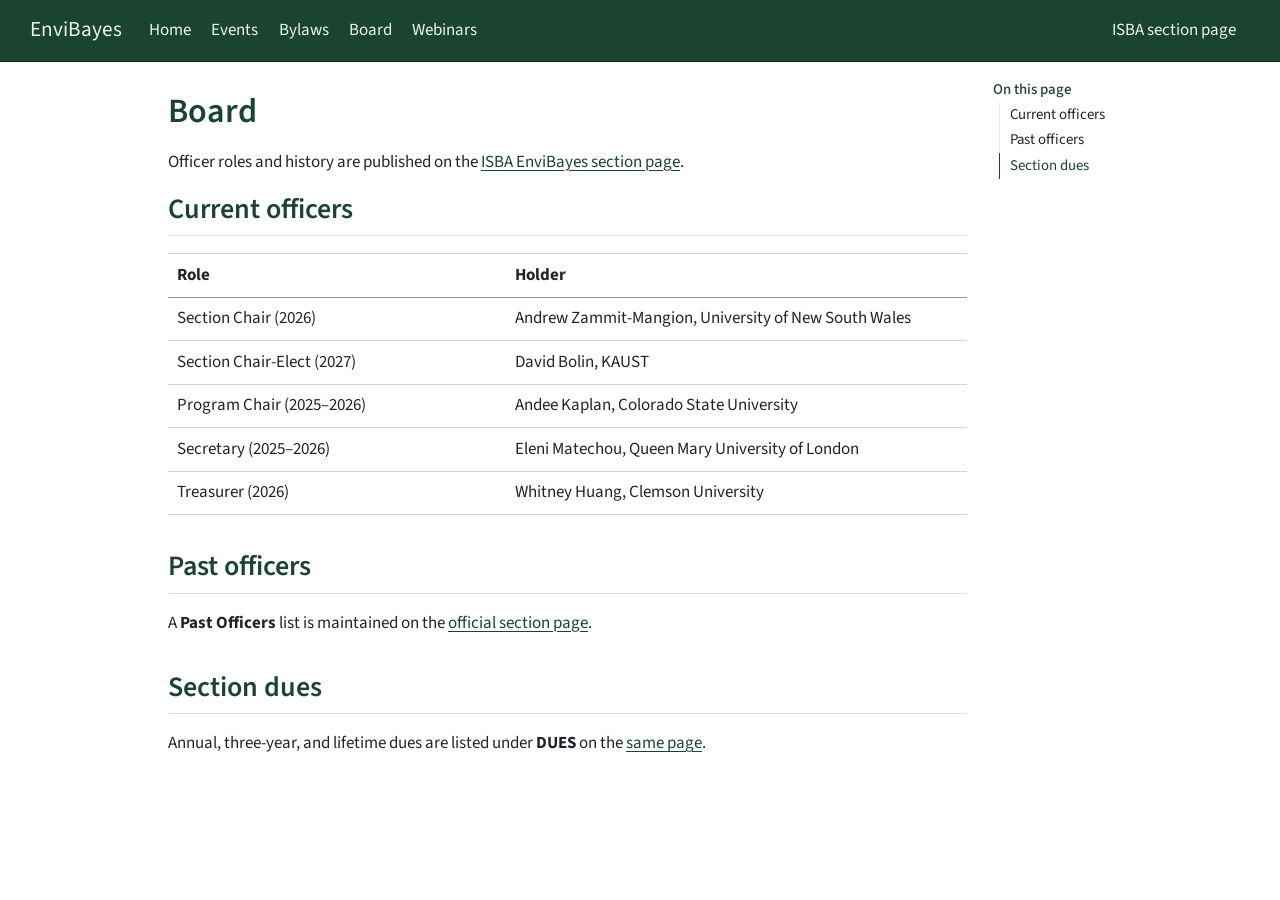
==== board.html @ 17937686 "Built site for gh-pages" ====
<!DOCTYPE html>
<html xmlns="http://www.w3.org/1999/xhtml" lang="en" xml:lang="en"><head>

<meta charset="utf-8">
<meta name="generator" content="quarto-1.7.28">

<meta name="viewport" content="width=device-width, initial-scale=1.0, user-scalable=yes">


<title>Board – EnviBayes</title>
<style>
code{white-space: pre-wrap;}
span.smallcaps{font-variant: small-caps;}
div.columns{display: flex; gap: min(4vw, 1.5em);}
div.column{flex: auto; overflow-x: auto;}
div.hanging-indent{margin-left: 1.5em; text-indent: -1.5em;}
ul.task-list{list-style: none;}
ul.task-list li input[type="checkbox"] {
  width: 0.8em;
  margin: 0 0.8em 0.2em -1em; /* quarto-specific, see https://github.com/quarto-dev/quarto-cli/issues/4556 */ 
  vertical-align: middle;
}
</style>


<script src="site_libs/quarto-nav/quarto-nav.js"></script>
<script src="site_libs/quarto-nav/headroom.min.js"></script>
<script src="site_libs/clipboard/clipboard.min.js"></script>
<script src="site_libs/quarto-search/autocomplete.umd.js"></script>
<script src="site_libs/quarto-search/fuse.min.js"></script>
<script src="site_libs/quarto-search/quarto-search.js"></script>
<meta name="quarto:offset" content="./">
<script src="site_libs/quarto-html/quarto.js" type="module"></script>
<script src="site_libs/quarto-html/tabsets/tabsets.js" type="module"></script>
<script src="site_libs/quarto-html/popper.min.js"></script>
<script src="site_libs/quarto-html/tippy.umd.min.js"></script>
<script src="site_libs/quarto-html/anchor.min.js"></script>
<link href="site_libs/quarto-html/tippy.css" rel="stylesheet">
<link href="site_libs/quarto-html/quarto-syntax-highlighting-b719d3d4935f2b08311a76135e2bf442.css" rel="stylesheet" id="quarto-text-highlighting-styles">
<script src="site_libs/bootstrap/bootstrap.min.js"></script>
<link href="site_libs/bootstrap/bootstrap-icons.css" rel="stylesheet">
<link href="site_libs/bootstrap/bootstrap-daf389cc7eb5d8c83fa0252918874f63.min.css" rel="stylesheet" append-hash="true" id="quarto-bootstrap" data-mode="light">
<script id="quarto-search-options" type="application/json">{
  "location": "navbar",
  "copy-button": false,
  "collapse-after": 3,
  "panel-placement": "end",
  "type": "overlay",
  "limit": 50,
  "keyboard-shortcut": [
    "f",
    "/",
    "s"
  ],
  "show-item-context": false,
  "language": {
    "search-no-results-text": "No results",
    "search-matching-documents-text": "matching documents",
    "search-copy-link-title": "Copy link to search",
    "search-hide-matches-text": "Hide additional matches",
    "search-more-match-text": "more match in this document",
    "search-more-matches-text": "more matches in this document",
    "search-clear-button-title": "Clear",
    "search-text-placeholder": "",
    "search-detached-cancel-button-title": "Cancel",
    "search-submit-button-title": "Submit",
    "search-label": "Search"
  }
}</script>


</head>

<body class="nav-fixed quarto-light">

<div id="quarto-search-results"></div>
  <header id="quarto-header" class="headroom fixed-top">
    <nav class="navbar navbar-expand-lg " data-bs-theme="dark">
      <div class="navbar-container container-fluid">
      <div class="navbar-brand-container mx-auto">
    <a class="navbar-brand" href="./index.html">
    <span class="navbar-title">EnviBayes</span>
    </a>
  </div>
            <div id="quarto-search" class="" title="Search"></div>
          <button class="navbar-toggler" type="button" data-bs-toggle="collapse" data-bs-target="#navbarCollapse" aria-controls="navbarCollapse" role="menu" aria-expanded="false" aria-label="Toggle navigation" onclick="if (window.quartoToggleHeadroom) { window.quartoToggleHeadroom(); }">
  <span class="navbar-toggler-icon"></span>
</button>
          <div class="collapse navbar-collapse" id="navbarCollapse">
            <ul class="navbar-nav navbar-nav-scroll me-auto">
  <li class="nav-item">
    <a class="nav-link" href="./index.html"> 
<span class="menu-text">Home</span></a>
  </li>  
  <li class="nav-item">
    <a class="nav-link" href="./events.html"> 
<span class="menu-text">Events</span></a>
  </li>  
  <li class="nav-item">
    <a class="nav-link" href="./bylaws.html"> 
<span class="menu-text">Bylaws</span></a>
  </li>  
  <li class="nav-item">
    <a class="nav-link active" href="./board.html" aria-current="page"> 
<span class="menu-text">Board</span></a>
  </li>  
  <li class="nav-item">
    <a class="nav-link" href="./webinars.html"> 
<span class="menu-text">Webinars</span></a>
  </li>  
</ul>
            <ul class="navbar-nav navbar-nav-scroll ms-auto">
  <li class="nav-item">
    <a class="nav-link" href="https://bayesian.org/sectionschapters/environmental-sciences/"> <i class="bi bi-globe" role="img">
</i> 
<span class="menu-text">ISBA section page</span></a>
  </li>  
</ul>
          </div> <!-- /navcollapse -->
            <div class="quarto-navbar-tools">
</div>
      </div> <!-- /container-fluid -->
    </nav>
</header>
<!-- content -->
<div id="quarto-content" class="quarto-container page-columns page-rows-contents page-layout-article page-navbar">
<!-- sidebar -->
<!-- margin-sidebar -->
    <div id="quarto-margin-sidebar" class="sidebar margin-sidebar">
        <nav id="TOC" role="doc-toc" class="toc-active">
    <h2 id="toc-title">On this page</h2>
   
  <ul>
  <li><a href="#current-officers" id="toc-current-officers" class="nav-link active" data-scroll-target="#current-officers">Current officers</a></li>
  <li><a href="#past-officers" id="toc-past-officers" class="nav-link" data-scroll-target="#past-officers">Past officers</a></li>
  <li><a href="#section-dues" id="toc-section-dues" class="nav-link" data-scroll-target="#section-dues">Section dues</a></li>
  </ul>
</nav>
    </div>
<!-- main -->
<main class="content" id="quarto-document-content">

<header id="title-block-header" class="quarto-title-block default">
<div class="quarto-title">
<h1 class="title">Board</h1>
</div>



<div class="quarto-title-meta">

    
  
    
  </div>
  


</header>


<p>Officer roles and history are published on the <a href="https://bayesian.org/sectionschapters/environmental-sciences/">ISBA EnviBayes section page</a>.</p>
<section id="current-officers" class="level2">
<h2 class="anchored" data-anchor-id="current-officers">Current officers</h2>
<table class="caption-top table">
<colgroup>
<col style="width: 42%">
<col style="width: 57%">
</colgroup>
<thead>
<tr class="header">
<th>Role</th>
<th>Holder</th>
</tr>
</thead>
<tbody>
<tr class="odd">
<td>Section Chair (2026)</td>
<td>Andrew Zammit-Mangion, University of New South Wales</td>
</tr>
<tr class="even">
<td>Section Chair-Elect (2027)</td>
<td>David Bolin, KAUST</td>
</tr>
<tr class="odd">
<td>Program Chair (2025–2026)</td>
<td>Andee Kaplan, Colorado State University</td>
</tr>
<tr class="even">
<td>Secretary (2025–2026)</td>
<td>Eleni Matechou, Queen Mary University of London</td>
</tr>
<tr class="odd">
<td>Treasurer (2026)</td>
<td>Whitney Huang, Clemson University</td>
</tr>
</tbody>
</table>
</section>
<section id="past-officers" class="level2">
<h2 class="anchored" data-anchor-id="past-officers">Past officers</h2>
<p>A <strong>Past Officers</strong> list is maintained on the <a href="https://bayesian.org/sectionschapters/environmental-sciences/">official section page</a>.</p>
</section>
<section id="section-dues" class="level2">
<h2 class="anchored" data-anchor-id="section-dues">Section dues</h2>
<p>Annual, three-year, and lifetime dues are listed under <strong>DUES</strong> on the <a href="https://bayesian.org/sectionschapters/environmental-sciences/">same page</a>.</p>


</section>

</main> <!-- /main -->
<script id="quarto-html-after-body" type="application/javascript">
  window.document.addEventListener("DOMContentLoaded", function (event) {
    const icon = "";
    const anchorJS = new window.AnchorJS();
    anchorJS.options = {
      placement: 'right',
      icon: icon
    };
    anchorJS.add('.anchored');
    const isCodeAnnotation = (el) => {
      for (const clz of el.classList) {
        if (clz.startsWith('code-annotation-')) {                     
          return true;
        }
      }
      return false;
    }
    const onCopySuccess = function(e) {
      // button target
      const button = e.trigger;
      // don't keep focus
      button.blur();
      // flash "checked"
      button.classList.add('code-copy-button-checked');
      var currentTitle = button.getAttribute("title");
      button.setAttribute("title", "Copied!");
      let tooltip;
      if (window.bootstrap) {
        button.setAttribute("data-bs-toggle", "tooltip");
        button.setAttribute("data-bs-placement", "left");
        button.setAttribute("data-bs-title", "Copied!");
        tooltip = new bootstrap.Tooltip(button, 
          { trigger: "manual", 
            customClass: "code-copy-button-tooltip",
            offset: [0, -8]});
        tooltip.show();    
      }
      setTimeout(function() {
        if (tooltip) {
          tooltip.hide();
          button.removeAttribute("data-bs-title");
          button.removeAttribute("data-bs-toggle");
          button.removeAttribute("data-bs-placement");
        }
        button.setAttribute("title", currentTitle);
        button.classList.remove('code-copy-button-checked');
      }, 1000);
      // clear code selection
      e.clearSelection();
    }
    const getTextToCopy = function(trigger) {
        const codeEl = trigger.previousElementSibling.cloneNode(true);
        for (const childEl of codeEl.children) {
          if (isCodeAnnotation(childEl)) {
            childEl.remove();
          }
        }
        return codeEl.innerText;
    }
    const clipboard = new window.ClipboardJS('.code-copy-button:not([data-in-quarto-modal])', {
      text: getTextToCopy
    });
    clipboard.on('success', onCopySuccess);
    if (window.document.getElementById('quarto-embedded-source-code-modal')) {
      const clipboardModal = new window.ClipboardJS('.code-copy-button[data-in-quarto-modal]', {
        text: getTextToCopy,
        container: window.document.getElementById('quarto-embedded-source-code-modal')
      });
      clipboardModal.on('success', onCopySuccess);
    }
      var localhostRegex = new RegExp(/^(?:http|https):\/\/localhost\:?[0-9]*\//);
      var mailtoRegex = new RegExp(/^mailto:/);
        var filterRegex = new RegExp('/' + window.location.host + '/');
      var isInternal = (href) => {
          return filterRegex.test(href) || localhostRegex.test(href) || mailtoRegex.test(href);
      }
      // Inspect non-navigation links and adorn them if external
     var links = window.document.querySelectorAll('a[href]:not(.nav-link):not(.navbar-brand):not(.toc-action):not(.sidebar-link):not(.sidebar-item-toggle):not(.pagination-link):not(.no-external):not([aria-hidden]):not(.dropdown-item):not(.quarto-navigation-tool):not(.about-link)');
      for (var i=0; i<links.length; i++) {
        const link = links[i];
        if (!isInternal(link.href)) {
          // undo the damage that might have been done by quarto-nav.js in the case of
          // links that we want to consider external
          if (link.dataset.originalHref !== undefined) {
            link.href = link.dataset.originalHref;
          }
            // target, if specified
            link.setAttribute("target", "_blank");
            if (link.getAttribute("rel") === null) {
              link.setAttribute("rel", "noopener");
            }
        }
      }
    function tippyHover(el, contentFn, onTriggerFn, onUntriggerFn) {
      const config = {
        allowHTML: true,
        maxWidth: 500,
        delay: 100,
        arrow: false,
        appendTo: function(el) {
            return el.parentElement;
        },
        interactive: true,
        interactiveBorder: 10,
        theme: 'quarto',
        placement: 'bottom-start',
      };
      if (contentFn) {
        config.content = contentFn;
      }
      if (onTriggerFn) {
        config.onTrigger = onTriggerFn;
      }
      if (onUntriggerFn) {
        config.onUntrigger = onUntriggerFn;
      }
      window.tippy(el, config); 
    }
    const noterefs = window.document.querySelectorAll('a[role="doc-noteref"]');
    for (var i=0; i<noterefs.length; i++) {
      const ref = noterefs[i];
      tippyHover(ref, function() {
        // use id or data attribute instead here
        let href = ref.getAttribute('data-footnote-href') || ref.getAttribute('href');
        try { href = new URL(href).hash; } catch {}
        const id = href.replace(/^#\/?/, "");
        const note = window.document.getElementById(id);
        if (note) {
          return note.innerHTML;
        } else {
          return "";
        }
      });
    }
    const xrefs = window.document.querySelectorAll('a.quarto-xref');
    const processXRef = (id, note) => {
      // Strip column container classes
      const stripColumnClz = (el) => {
        el.classList.remove("page-full", "page-columns");
        if (el.children) {
          for (const child of el.children) {
            stripColumnClz(child);
          }
        }
      }
      stripColumnClz(note)
      if (id === null || id.startsWith('sec-')) {
        // Special case sections, only their first couple elements
        const container = document.createElement("div");
        if (note.children && note.children.length > 2) {
          container.appendChild(note.children[0].cloneNode(true));
          for (let i = 1; i < note.children.length; i++) {
            const child = note.children[i];
            if (child.tagName === "P" && child.innerText === "") {
              continue;
            } else {
              container.appendChild(child.cloneNode(true));
              break;
            }
          }
          if (window.Quarto?.typesetMath) {
            window.Quarto.typesetMath(container);
          }
          return container.innerHTML
        } else {
          if (window.Quarto?.typesetMath) {
            window.Quarto.typesetMath(note);
          }
          return note.innerHTML;
        }
      } else {
        // Remove any anchor links if they are present
        const anchorLink = note.querySelector('a.anchorjs-link');
        if (anchorLink) {
          anchorLink.remove();
        }
        if (window.Quarto?.typesetMath) {
          window.Quarto.typesetMath(note);
        }
        if (note.classList.contains("callout")) {
          return note.outerHTML;
        } else {
          return note.innerHTML;
        }
      }
    }
    for (var i=0; i<xrefs.length; i++) {
      const xref = xrefs[i];
      tippyHover(xref, undefined, function(instance) {
        instance.disable();
        let url = xref.getAttribute('href');
        let hash = undefined; 
        if (url.startsWith('#')) {
          hash = url;
        } else {
          try { hash = new URL(url).hash; } catch {}
        }
        if (hash) {
          const id = hash.replace(/^#\/?/, "");
          const note = window.document.getElementById(id);
          if (note !== null) {
            try {
              const html = processXRef(id, note.cloneNode(true));
              instance.setContent(html);
            } finally {
              instance.enable();
              instance.show();
            }
          } else {
            // See if we can fetch this
            fetch(url.split('#')[0])
            .then(res => res.text())
            .then(html => {
              const parser = new DOMParser();
              const htmlDoc = parser.parseFromString(html, "text/html");
              const note = htmlDoc.getElementById(id);
              if (note !== null) {
                const html = processXRef(id, note);
                instance.setContent(html);
              } 
            }).finally(() => {
              instance.enable();
              instance.show();
            });
          }
        } else {
          // See if we can fetch a full url (with no hash to target)
          // This is a special case and we should probably do some content thinning / targeting
          fetch(url)
          .then(res => res.text())
          .then(html => {
            const parser = new DOMParser();
            const htmlDoc = parser.parseFromString(html, "text/html");
            const note = htmlDoc.querySelector('main.content');
            if (note !== null) {
              // This should only happen for chapter cross references
              // (since there is no id in the URL)
              // remove the first header
              if (note.children.length > 0 && note.children[0].tagName === "HEADER") {
                note.children[0].remove();
              }
              const html = processXRef(null, note);
              instance.setContent(html);
            } 
          }).finally(() => {
            instance.enable();
            instance.show();
          });
        }
      }, function(instance) {
      });
    }
        let selectedAnnoteEl;
        const selectorForAnnotation = ( cell, annotation) => {
          let cellAttr = 'data-code-cell="' + cell + '"';
          let lineAttr = 'data-code-annotation="' +  annotation + '"';
          const selector = 'span[' + cellAttr + '][' + lineAttr + ']';
          return selector;
        }
        const selectCodeLines = (annoteEl) => {
          const doc = window.document;
          const targetCell = annoteEl.getAttribute("data-target-cell");
          const targetAnnotation = annoteEl.getAttribute("data-target-annotation");
          const annoteSpan = window.document.querySelector(selectorForAnnotation(targetCell, targetAnnotation));
          const lines = annoteSpan.getAttribute("data-code-lines").split(",");
          const lineIds = lines.map((line) => {
            return targetCell + "-" + line;
          })
          let top = null;
          let height = null;
          let parent = null;
          if (lineIds.length > 0) {
              //compute the position of the single el (top and bottom and make a div)
              const el = window.document.getElementById(lineIds[0]);
              top = el.offsetTop;
              height = el.offsetHeight;
              parent = el.parentElement.parentElement;
            if (lineIds.length > 1) {
              const lastEl = window.document.getElementById(lineIds[lineIds.length - 1]);
              const bottom = lastEl.offsetTop + lastEl.offsetHeight;
              height = bottom - top;
            }
            if (top !== null && height !== null && parent !== null) {
              // cook up a div (if necessary) and position it 
              let div = window.document.getElementById("code-annotation-line-highlight");
              if (div === null) {
                div = window.document.createElement("div");
                div.setAttribute("id", "code-annotation-line-highlight");
                div.style.position = 'absolute';
                parent.appendChild(div);
              }
              div.style.top = top - 2 + "px";
              div.style.height = height + 4 + "px";
              div.style.left = 0;
              let gutterDiv = window.document.getElementById("code-annotation-line-highlight-gutter");
              if (gutterDiv === null) {
                gutterDiv = window.document.createElement("div");
                gutterDiv.setAttribute("id", "code-annotation-line-highlight-gutter");
                gutterDiv.style.position = 'absolute';
                const codeCell = window.document.getElementById(targetCell);
                const gutter = codeCell.querySelector('.code-annotation-gutter');
                gutter.appendChild(gutterDiv);
              }
              gutterDiv.style.top = top - 2 + "px";
              gutterDiv.style.height = height + 4 + "px";
            }
            selectedAnnoteEl = annoteEl;
          }
        };
        const unselectCodeLines = () => {
          const elementsIds = ["code-annotation-line-highlight", "code-annotation-line-highlight-gutter"];
          elementsIds.forEach((elId) => {
            const div = window.document.getElementById(elId);
            if (div) {
              div.remove();
            }
          });
          selectedAnnoteEl = undefined;
        };
          // Handle positioning of the toggle
      window.addEventListener(
        "resize",
        throttle(() => {
          elRect = undefined;
          if (selectedAnnoteEl) {
            selectCodeLines(selectedAnnoteEl);
          }
        }, 10)
      );
      function throttle(fn, ms) {
      let throttle = false;
      let timer;
        return (...args) => {
          if(!throttle) { // first call gets through
              fn.apply(this, args);
              throttle = true;
          } else { // all the others get throttled
              if(timer) clearTimeout(timer); // cancel #2
              timer = setTimeout(() => {
                fn.apply(this, args);
                timer = throttle = false;
              }, ms);
          }
        };
      }
        // Attach click handler to the DT
        const annoteDls = window.document.querySelectorAll('dt[data-target-cell]');
        for (const annoteDlNode of annoteDls) {
          annoteDlNode.addEventListener('click', (event) => {
            const clickedEl = event.target;
            if (clickedEl !== selectedAnnoteEl) {
              unselectCodeLines();
              const activeEl = window.document.querySelector('dt[data-target-cell].code-annotation-active');
              if (activeEl) {
                activeEl.classList.remove('code-annotation-active');
              }
              selectCodeLines(clickedEl);
              clickedEl.classList.add('code-annotation-active');
            } else {
              // Unselect the line
              unselectCodeLines();
              clickedEl.classList.remove('code-annotation-active');
            }
          });
        }
    const findCites = (el) => {
      const parentEl = el.parentElement;
      if (parentEl) {
        const cites = parentEl.dataset.cites;
        if (cites) {
          return {
            el,
            cites: cites.split(' ')
          };
        } else {
          return findCites(el.parentElement)
        }
      } else {
        return undefined;
      }
    };
    var bibliorefs = window.document.querySelectorAll('a[role="doc-biblioref"]');
    for (var i=0; i<bibliorefs.length; i++) {
      const ref = bibliorefs[i];
      const citeInfo = findCites(ref);
      if (citeInfo) {
        tippyHover(citeInfo.el, function() {
          var popup = window.document.createElement('div');
          citeInfo.cites.forEach(function(cite) {
            var citeDiv = window.document.createElement('div');
            citeDiv.classList.add('hanging-indent');
            citeDiv.classList.add('csl-entry');
            var biblioDiv = window.document.getElementById('ref-' + cite);
            if (biblioDiv) {
              citeDiv.innerHTML = biblioDiv.innerHTML;
            }
            popup.appendChild(citeDiv);
          });
          return popup.innerHTML;
        });
      }
    }
  });
  </script>
</div> <!-- /content -->




</body></html>
---- site_libs/quarto-html/tippy.css ----
.tippy-box[data-animation=fade][data-state=hidden]{opacity:0}[data-tippy-root]{max-width:calc(100vw - 10px)}.tippy-box{position:relative;background-color:#333;color:#fff;border-radius:4px;font-size:14px;line-height:1.4;white-space:normal;outline:0;transition-property:transform,visibility,opacity}.tippy-box[data-placement^=top]>.tippy-arrow{bottom:0}.tippy-box[data-placement^=top]>.tippy-arrow:before{bottom:-7px;left:0;border-width:8px 8px 0;border-top-color:initial;transform-origin:center top}.tippy-box[data-placement^=bottom]>.tippy-arrow{top:0}.tippy-box[data-placement^=bottom]>.tippy-arrow:before{top:-7px;left:0;border-width:0 8px 8px;border-bottom-color:initial;transform-origin:center bottom}.tippy-box[data-placement^=left]>.tippy-arrow{right:0}.tippy-box[data-placement^=left]>.tippy-arrow:before{border-width:8px 0 8px 8px;border-left-color:initial;right:-7px;transform-origin:center left}.tippy-box[data-placement^=right]>.tippy-arrow{left:0}.tippy-box[data-placement^=right]>.tippy-arrow:before{left:-7px;border-width:8px 8px 8px 0;border-right-color:initial;transform-origin:center right}.tippy-box[data-inertia][data-state=visible]{transition-timing-function:cubic-bezier(.54,1.5,.38,1.11)}.tippy-arrow{width:16px;height:16px;color:#333}.tippy-arrow:before{content:"";position:absolute;border-color:transparent;border-style:solid}.tippy-content{position:relative;padding:5px 9px;z-index:1}
---- site_libs/quarto-html/quarto-syntax-highlighting-b719d3d4935f2b08311a76135e2bf442.css ----
/* quarto syntax highlight colors */
:root {
  --quarto-hl-ot-color: #003B4F;
  --quarto-hl-at-color: #657422;
  --quarto-hl-ss-color: #20794D;
  --quarto-hl-an-color: #5E5E5E;
  --quarto-hl-fu-color: #4758AB;
  --quarto-hl-st-color: #20794D;
  --quarto-hl-cf-color: #003B4F;
  --quarto-hl-op-color: #5E5E5E;
  --quarto-hl-er-color: #AD0000;
  --quarto-hl-bn-color: #AD0000;
  --quarto-hl-al-color: #AD0000;
  --quarto-hl-va-color: #111111;
  --quarto-hl-bu-color: inherit;
  --quarto-hl-ex-color: inherit;
  --quarto-hl-pp-color: #AD0000;
  --quarto-hl-in-color: #5E5E5E;
  --quarto-hl-vs-color: #20794D;
  --quarto-hl-wa-color: #5E5E5E;
  --quarto-hl-do-color: #5E5E5E;
  --quarto-hl-im-color: #00769E;
  --quarto-hl-ch-color: #20794D;
  --quarto-hl-dt-color: #AD0000;
  --quarto-hl-fl-color: #AD0000;
  --quarto-hl-co-color: #5E5E5E;
  --quarto-hl-cv-color: #5E5E5E;
  --quarto-hl-cn-color: #8f5902;
  --quarto-hl-sc-color: #5E5E5E;
  --quarto-hl-dv-color: #AD0000;
  --quarto-hl-kw-color: #003B4F;
}

/* other quarto variables */
:root {
  --quarto-font-monospace: SFMono-Regular, Menlo, Monaco, Consolas, "Liberation Mono", "Courier New", monospace;
}

/* syntax highlight based on Pandoc's rules */
pre > code.sourceCode > span {
  color: #003B4F;
}

code.sourceCode > span {
  color: #003B4F;
}

div.sourceCode,
div.sourceCode pre.sourceCode {
  color: #003B4F;
}

/* Normal */
code span {
  color: #003B4F;
}

/* Alert */
code span.al {
  color: #AD0000;
  font-style: inherit;
}

/* Annotation */
code span.an {
  color: #5E5E5E;
  font-style: inherit;
}

/* Attribute */
code span.at {
  color: #657422;
  font-style: inherit;
}

/* BaseN */
code span.bn {
  color: #AD0000;
  font-style: inherit;
}

/* BuiltIn */
code span.bu {
  font-style: inherit;
}

/* ControlFlow */
code span.cf {
  color: #003B4F;
  font-weight: bold;
  font-style: inherit;
}

/* Char */
code span.ch {
  color: #20794D;
  font-style: inherit;
}

/* Constant */
code span.cn {
  color: #8f5902;
  font-style: inherit;
}

/* Comment */
code span.co {
  color: #5E5E5E;
  font-style: inherit;
}

/* CommentVar */
code span.cv {
  color: #5E5E5E;
  font-style: italic;
}

/* Documentation */
code span.do {
  color: #5E5E5E;
  font-style: italic;
}

/* DataType */
code span.dt {
  color: #AD0000;
  font-style: inherit;
}

/* DecVal */
code span.dv {
  color: #AD0000;
  font-style: inherit;
}

/* Error */
code span.er {
  color: #AD0000;
  font-style: inherit;
}

/* Extension */
code span.ex {
  font-style: inherit;
}

/* Float */
code span.fl {
  color: #AD0000;
  font-style: inherit;
}

/* Function */
code span.fu {
  color: #4758AB;
  font-style: inherit;
}

/* Import */
code span.im {
  color: #00769E;
  font-style: inherit;
}

/* Information */
code span.in {
  color: #5E5E5E;
  font-style: inherit;
}

/* Keyword */
code span.kw {
  color: #003B4F;
  font-weight: bold;
  font-style: inherit;
}

/* Operator */
code span.op {
  color: #5E5E5E;
  font-style: inherit;
}

/* Other */
code span.ot {
  color: #003B4F;
  font-style: inherit;
}

/* Preprocessor */
code span.pp {
  color: #AD0000;
  font-style: inherit;
}

/* SpecialChar */
code span.sc {
  color: #5E5E5E;
  font-style: inherit;
}

/* SpecialString */
code span.ss {
  color: #20794D;
  font-style: inherit;
}

/* String */
code span.st {
  color: #20794D;
  font-style: inherit;
}

/* Variable */
code span.va {
  color: #111111;
  font-style: inherit;
}

/* VerbatimString */
code span.vs {
  color: #20794D;
  font-style: inherit;
}

/* Warning */
code span.wa {
  color: #5E5E5E;
  font-style: italic;
}

.prevent-inlining {
  content: "</";
}

/*# sourceMappingURL=140c595fe8c061389dc70b4cc739786f.css.map */
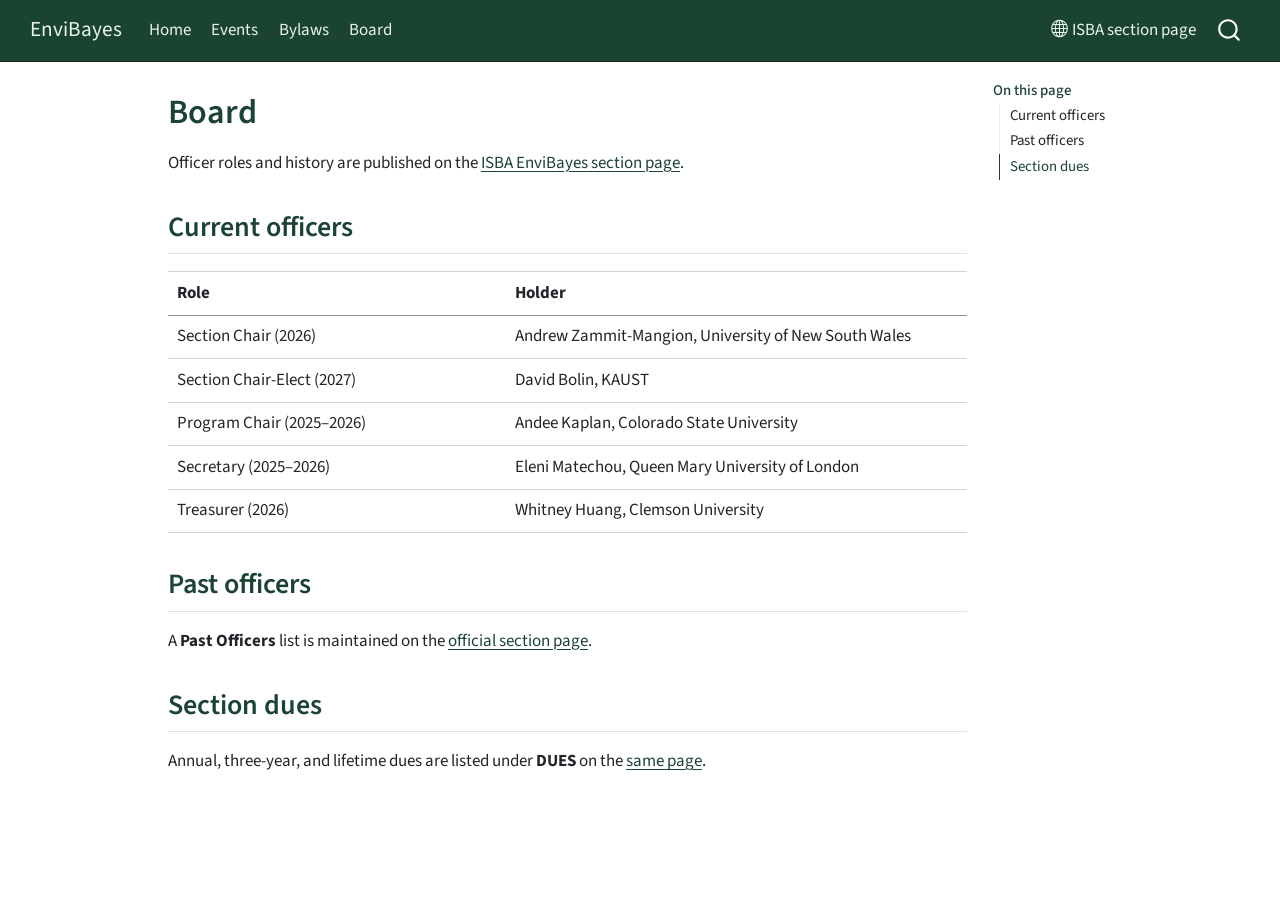
==== commit 549424bc: "Built site for gh-pages" ====
--- a/board.html
+++ b/board.html
@@ -2,13 +2,16 @@
 <html xmlns="http://www.w3.org/1999/xhtml" lang="en" xml:lang="en"><head>
 
 <meta charset="utf-8">
-<meta name="generator" content="quarto-1.7.28">
+<meta name="generator" content="quarto-1.9.37">
 
 <meta name="viewport" content="width=device-width, initial-scale=1.0, user-scalable=yes">
 
 
 <title>Board – EnviBayes</title>
 <style>
+/* Default styles provided by pandoc.
+** See https://pandoc.org/MANUAL.html#variables-for-html for config info.
+*/
 code{white-space: pre-wrap;}
 span.smallcaps{font-variant: small-caps;}
 div.columns{display: flex; gap: min(4vw, 1.5em);}
@@ -36,10 +39,10 @@
 <script src="site_libs/quarto-html/tippy.umd.min.js"></script>
 <script src="site_libs/quarto-html/anchor.min.js"></script>
 <link href="site_libs/quarto-html/tippy.css" rel="stylesheet">
-<link href="site_libs/quarto-html/quarto-syntax-highlighting-b719d3d4935f2b08311a76135e2bf442.css" rel="stylesheet" id="quarto-text-highlighting-styles">
+<link href="site_libs/quarto-html/quarto-syntax-highlighting-7f8f88aac4f3542376d5c11b86a4c14d.css" rel="stylesheet" id="quarto-text-highlighting-styles">
 <script src="site_libs/bootstrap/bootstrap.min.js"></script>
 <link href="site_libs/bootstrap/bootstrap-icons.css" rel="stylesheet">
-<link href="site_libs/bootstrap/bootstrap-daf389cc7eb5d8c83fa0252918874f63.min.css" rel="stylesheet" append-hash="true" id="quarto-bootstrap" data-mode="light">
+<link href="site_libs/bootstrap/bootstrap-e2d9d81b28f9e87358a391d4e9709afc.min.css" rel="stylesheet" append-hash="true" id="quarto-bootstrap" data-mode="light">
 <script id="quarto-search-options" type="application/json">{
   "location": "navbar",
   "copy-button": false,
@@ -103,10 +106,6 @@
   <li class="nav-item">
     <a class="nav-link active" href="./board.html" aria-current="page"> 
 <span class="menu-text">Board</span></a>
-  </li>  
-  <li class="nav-item">
-    <a class="nav-link" href="./webinars.html"> 
-<span class="menu-text">Webinars</span></a>
   </li>  
 </ul>
             <ul class="navbar-nav navbar-nav-scroll ms-auto">
@@ -260,13 +259,14 @@
       e.clearSelection();
     }
     const getTextToCopy = function(trigger) {
-        const codeEl = trigger.previousElementSibling.cloneNode(true);
-        for (const childEl of codeEl.children) {
-          if (isCodeAnnotation(childEl)) {
-            childEl.remove();
-          }
-        }
-        return codeEl.innerText;
+      const outerScaffold = trigger.parentElement.cloneNode(true);
+      const codeEl = outerScaffold.querySelector('code');
+      for (const childEl of codeEl.children) {
+        if (isCodeAnnotation(childEl)) {
+          childEl.remove();
+        }
+      }
+      return codeEl.innerText;
     }
     const clipboard = new window.ClipboardJS('.code-copy-button:not([data-in-quarto-modal])', {
       text: getTextToCopy
@@ -281,7 +281,7 @@
     }
       var localhostRegex = new RegExp(/^(?:http|https):\/\/localhost\:?[0-9]*\//);
       var mailtoRegex = new RegExp(/^mailto:/);
-        var filterRegex = new RegExp('/' + window.location.host + '/');
+        var filterRegex = new RegExp("https:\/\/andrewzm\.github\.io\/envibayes-website\/");
       var isInternal = (href) => {
           return filterRegex.test(href) || localhostRegex.test(href) || mailtoRegex.test(href);
       }
--- a/site_libs/quarto-html/quarto-syntax-highlighting-7f8f88aac4f3542376d5c11b86a4c14d.css
+++ b/site_libs/quarto-html/quarto-syntax-highlighting-7f8f88aac4f3542376d5c11b86a4c14d.css
@@ -0,0 +1,236 @@
+/* quarto syntax highlight colors */
+:root {
+  --quarto-hl-ot-color: #003B4F;
+  --quarto-hl-at-color: #657422;
+  --quarto-hl-ss-color: #20794D;
+  --quarto-hl-an-color: #5E5E5E;
+  --quarto-hl-fu-color: #4758AB;
+  --quarto-hl-st-color: #20794D;
+  --quarto-hl-cf-color: #003B4F;
+  --quarto-hl-op-color: #5E5E5E;
+  --quarto-hl-er-color: #AD0000;
+  --quarto-hl-bn-color: #AD0000;
+  --quarto-hl-al-color: #AD0000;
+  --quarto-hl-va-color: #111111;
+  --quarto-hl-bu-color: inherit;
+  --quarto-hl-ex-color: inherit;
+  --quarto-hl-pp-color: #AD0000;
+  --quarto-hl-in-color: #5E5E5E;
+  --quarto-hl-vs-color: #20794D;
+  --quarto-hl-wa-color: #5E5E5E;
+  --quarto-hl-do-color: #5E5E5E;
+  --quarto-hl-im-color: #00769E;
+  --quarto-hl-ch-color: #20794D;
+  --quarto-hl-dt-color: #AD0000;
+  --quarto-hl-fl-color: #AD0000;
+  --quarto-hl-co-color: #5E5E5E;
+  --quarto-hl-cv-color: #5E5E5E;
+  --quarto-hl-cn-color: #8f5902;
+  --quarto-hl-sc-color: #5E5E5E;
+  --quarto-hl-dv-color: #AD0000;
+  --quarto-hl-kw-color: #003B4F;
+}
+
+/* other quarto variables */
+:root {
+  --quarto-font-monospace: SFMono-Regular, Menlo, Monaco, Consolas, "Liberation Mono", "Courier New", monospace;
+}
+
+/* syntax highlight based on Pandoc's rules */
+pre > code.sourceCode > span {
+  color: #003B4F;
+}
+
+code.sourceCode > span {
+  color: #003B4F;
+}
+
+div.sourceCode,
+div.sourceCode pre.sourceCode {
+  color: #003B4F;
+}
+
+/* Normal */
+code span {
+  color: #003B4F;
+}
+
+/* Alert */
+code span.al {
+  color: #AD0000;
+  font-style: inherit;
+}
+
+/* Annotation */
+code span.an {
+  color: #5E5E5E;
+  font-style: inherit;
+}
+
+/* Attribute */
+code span.at {
+  color: #657422;
+  font-style: inherit;
+}
+
+/* BaseN */
+code span.bn {
+  color: #AD0000;
+  font-style: inherit;
+}
+
+/* BuiltIn */
+code span.bu {
+  font-style: inherit;
+}
+
+/* ControlFlow */
+code span.cf {
+  color: #003B4F;
+  font-weight: bold;
+  font-style: inherit;
+}
+
+/* Char */
+code span.ch {
+  color: #20794D;
+  font-style: inherit;
+}
+
+/* Constant */
+code span.cn {
+  color: #8f5902;
+  font-style: inherit;
+}
+
+/* Comment */
+code span.co {
+  color: #5E5E5E;
+  font-style: inherit;
+}
+
+/* CommentVar */
+code span.cv {
+  color: #5E5E5E;
+  font-style: italic;
+}
+
+/* Documentation */
+code span.do {
+  color: #5E5E5E;
+  font-style: italic;
+}
+
+/* DataType */
+code span.dt {
+  color: #AD0000;
+  font-style: inherit;
+}
+
+/* DecVal */
+code span.dv {
+  color: #AD0000;
+  font-style: inherit;
+}
+
+/* Error */
+code span.er {
+  color: #AD0000;
+  font-style: inherit;
+}
+
+/* Extension */
+code span.ex {
+  font-style: inherit;
+}
+
+/* Float */
+code span.fl {
+  color: #AD0000;
+  font-style: inherit;
+}
+
+/* Function */
+code span.fu {
+  color: #4758AB;
+  font-style: inherit;
+}
+
+/* Import */
+code span.im {
+  color: #00769E;
+  font-style: inherit;
+}
+
+/* Information */
+code span.in {
+  color: #5E5E5E;
+  font-style: inherit;
+}
+
+/* Keyword */
+code span.kw {
+  color: #003B4F;
+  font-weight: bold;
+  font-style: inherit;
+}
+
+/* Operator */
+code span.op {
+  color: #5E5E5E;
+  font-style: inherit;
+}
+
+/* Other */
+code span.ot {
+  color: #003B4F;
+  font-style: inherit;
+}
+
+/* Preprocessor */
+code span.pp {
+  color: #AD0000;
+  font-style: inherit;
+}
+
+/* SpecialChar */
+code span.sc {
+  color: #5E5E5E;
+  font-style: inherit;
+}
+
+/* SpecialString */
+code span.ss {
+  color: #20794D;
+  font-style: inherit;
+}
+
+/* String */
+code span.st {
+  color: #20794D;
+  font-style: inherit;
+}
+
+/* Variable */
+code span.va {
+  color: #111111;
+  font-style: inherit;
+}
+
+/* VerbatimString */
+code span.vs {
+  color: #20794D;
+  font-style: inherit;
+}
+
+/* Warning */
+code span.wa {
+  color: #5E5E5E;
+  font-style: italic;
+}
+
+.prevent-inlining {
+  content: "</";
+}
+
+/*# sourceMappingURL=789ad8cd35626ba772517505b42a116e.css.map */
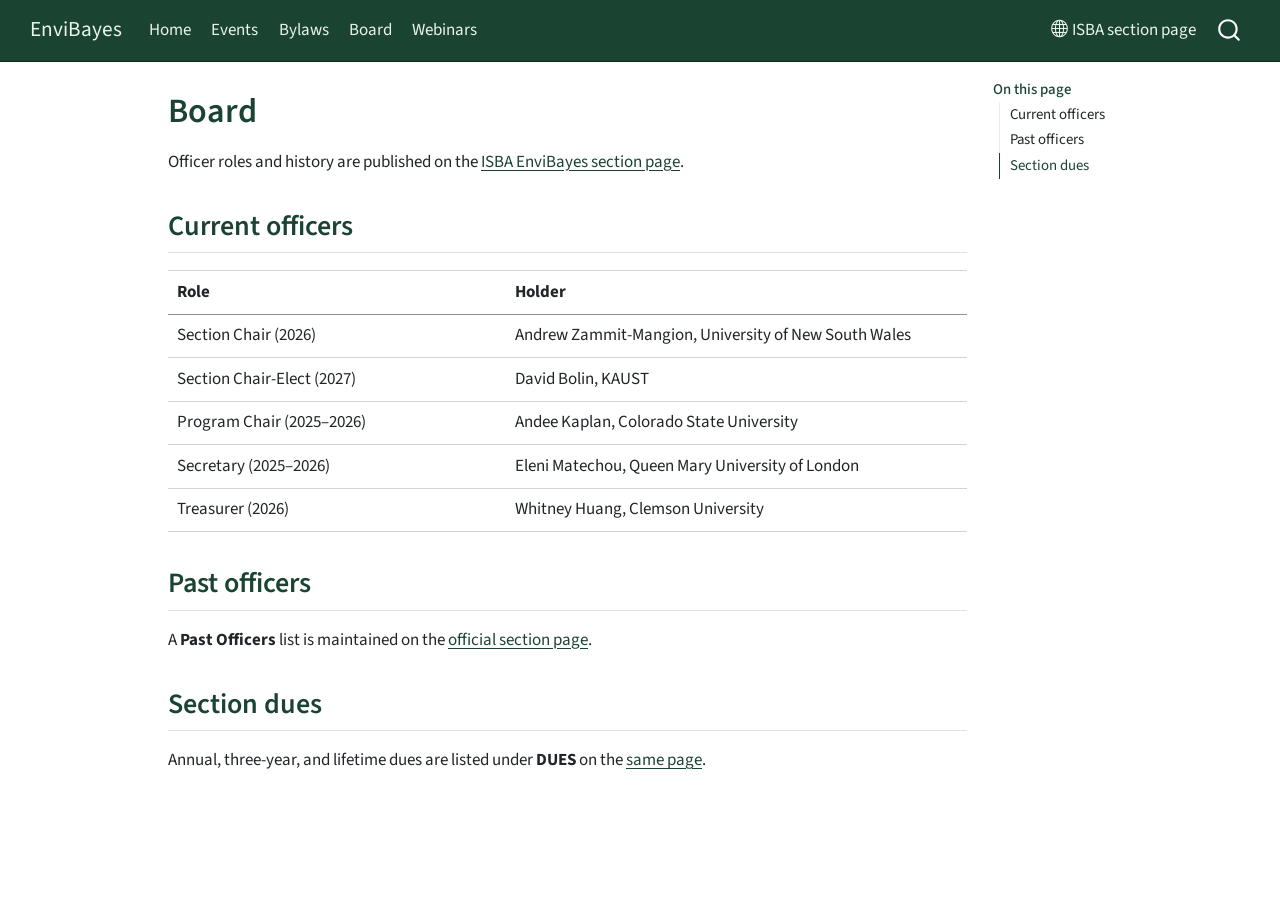
==== commit c8427c50: "Built site for gh-pages" ====
--- a/board.html
+++ b/board.html
@@ -106,6 +106,10 @@
   <li class="nav-item">
     <a class="nav-link active" href="./board.html" aria-current="page"> 
 <span class="menu-text">Board</span></a>
+  </li>  
+  <li class="nav-item">
+    <a class="nav-link" href="./webinars.html"> 
+<span class="menu-text">Webinars</span></a>
   </li>  
 </ul>
             <ul class="navbar-nav navbar-nav-scroll ms-auto">
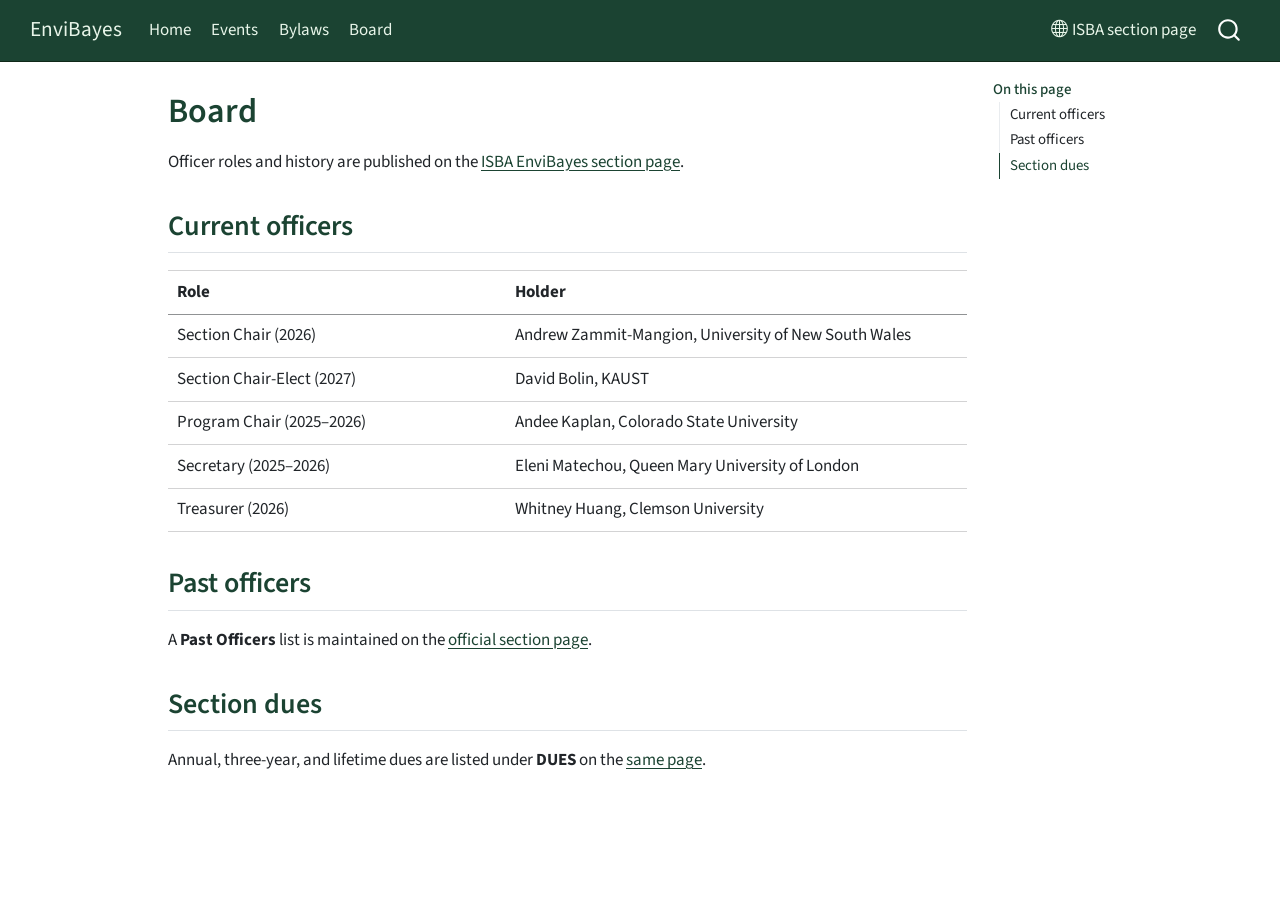
==== commit 3f3de350: "Built site for gh-pages" ====
--- a/board.html
+++ b/board.html
@@ -106,10 +106,6 @@
   <li class="nav-item">
     <a class="nav-link active" href="./board.html" aria-current="page"> 
 <span class="menu-text">Board</span></a>
-  </li>  
-  <li class="nav-item">
-    <a class="nav-link" href="./webinars.html"> 
-<span class="menu-text">Webinars</span></a>
   </li>  
 </ul>
             <ul class="navbar-nav navbar-nav-scroll ms-auto">
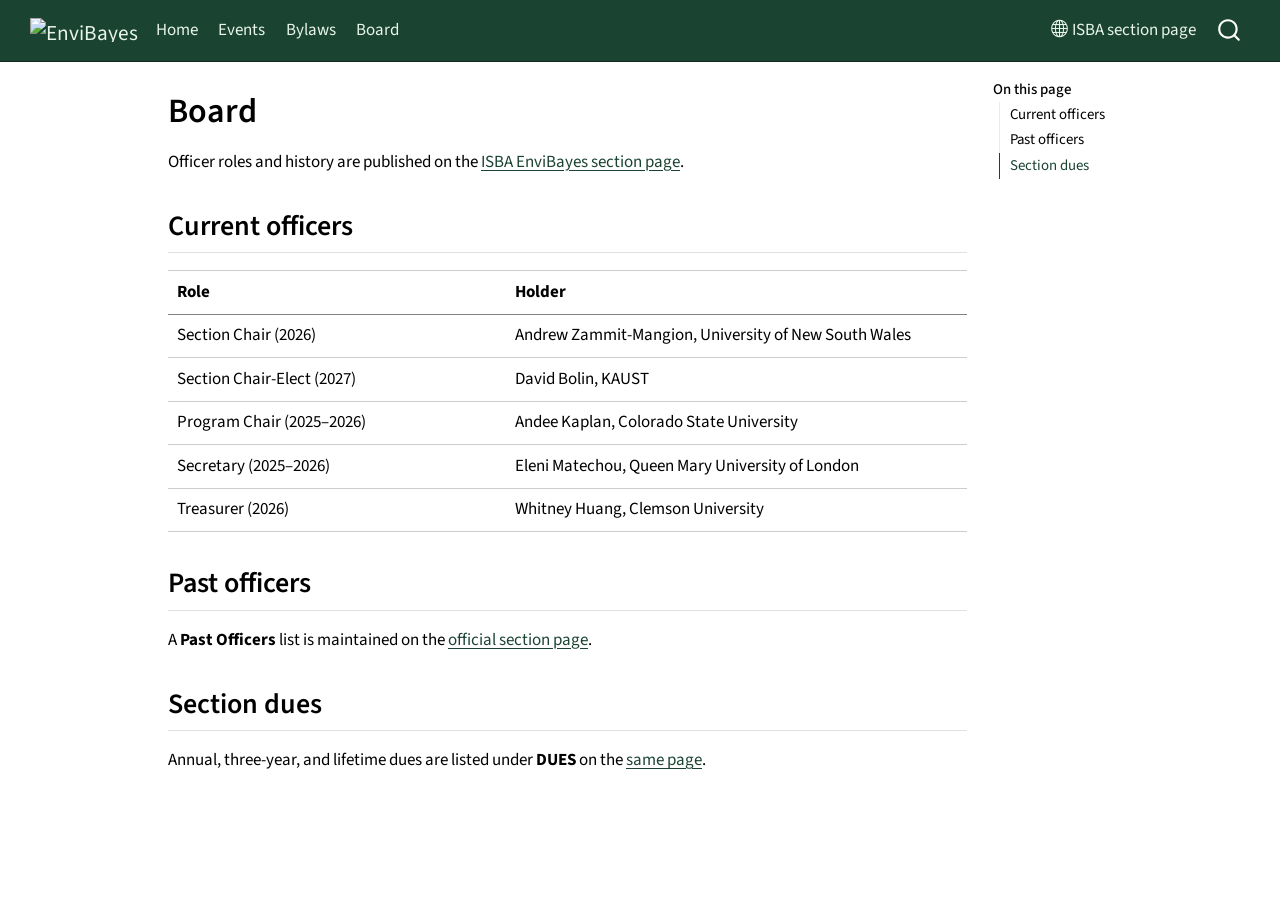
==== commit bb71a31c: "Built site for gh-pages" ====
--- a/board.html
+++ b/board.html
@@ -42,7 +42,7 @@
 <link href="site_libs/quarto-html/quarto-syntax-highlighting-7f8f88aac4f3542376d5c11b86a4c14d.css" rel="stylesheet" id="quarto-text-highlighting-styles">
 <script src="site_libs/bootstrap/bootstrap.min.js"></script>
 <link href="site_libs/bootstrap/bootstrap-icons.css" rel="stylesheet">
-<link href="site_libs/bootstrap/bootstrap-e2d9d81b28f9e87358a391d4e9709afc.min.css" rel="stylesheet" append-hash="true" id="quarto-bootstrap" data-mode="light">
+<link href="site_libs/bootstrap/bootstrap-1b7226fb92d23787fd02d5cfe64b20ac.min.css" rel="stylesheet" append-hash="true" id="quarto-bootstrap" data-mode="light">
 <script id="quarto-search-options" type="application/json">{
   "location": "navbar",
   "copy-button": false,
@@ -81,8 +81,9 @@
     <nav class="navbar navbar-expand-lg " data-bs-theme="dark">
       <div class="navbar-container container-fluid">
       <div class="navbar-brand-container mx-auto">
-    <a class="navbar-brand" href="./index.html">
-    <span class="navbar-title">EnviBayes</span>
+    <a href="./index.html" class="navbar-brand navbar-brand-logo">
+    <img src="./EnviBayes_Logo_navbar.png" alt="EnviBayes" class="navbar-logo light-content">
+    <img src="./EnviBayes_Logo_navbar.png" alt="EnviBayes" class="navbar-logo dark-content">
     </a>
   </div>
             <div id="quarto-search" class="" title="Search"></div>
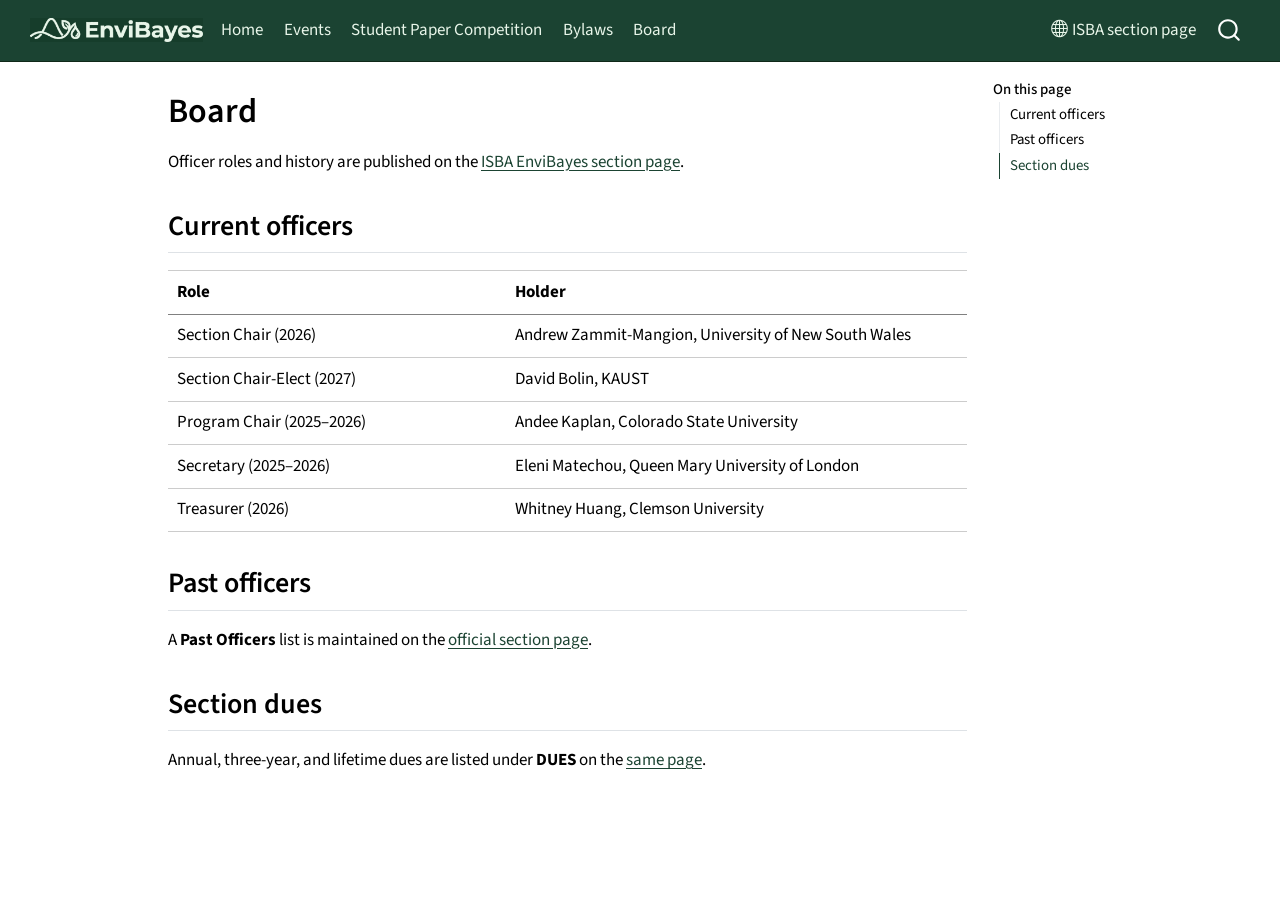
==== commit b74f2a58: "Built site for gh-pages" ====
--- a/board.html
+++ b/board.html
@@ -42,7 +42,7 @@
 <link href="site_libs/quarto-html/quarto-syntax-highlighting-7f8f88aac4f3542376d5c11b86a4c14d.css" rel="stylesheet" id="quarto-text-highlighting-styles">
 <script src="site_libs/bootstrap/bootstrap.min.js"></script>
 <link href="site_libs/bootstrap/bootstrap-icons.css" rel="stylesheet">
-<link href="site_libs/bootstrap/bootstrap-1b7226fb92d23787fd02d5cfe64b20ac.min.css" rel="stylesheet" append-hash="true" id="quarto-bootstrap" data-mode="light">
+<link href="site_libs/bootstrap/bootstrap-98e2cecf0de6083ebe6acc462f7c9d14.min.css" rel="stylesheet" append-hash="true" id="quarto-bootstrap" data-mode="light">
 <script id="quarto-search-options" type="application/json">{
   "location": "navbar",
   "copy-button": false,
@@ -99,6 +99,10 @@
   <li class="nav-item">
     <a class="nav-link" href="./events.html"> 
 <span class="menu-text">Events</span></a>
+  </li>  
+  <li class="nav-item">
+    <a class="nav-link" href="./student-paper-competition.qmd"> 
+<span class="menu-text">Student Paper Competition</span></a>
   </li>  
   <li class="nav-item">
     <a class="nav-link" href="./bylaws.html"> 
